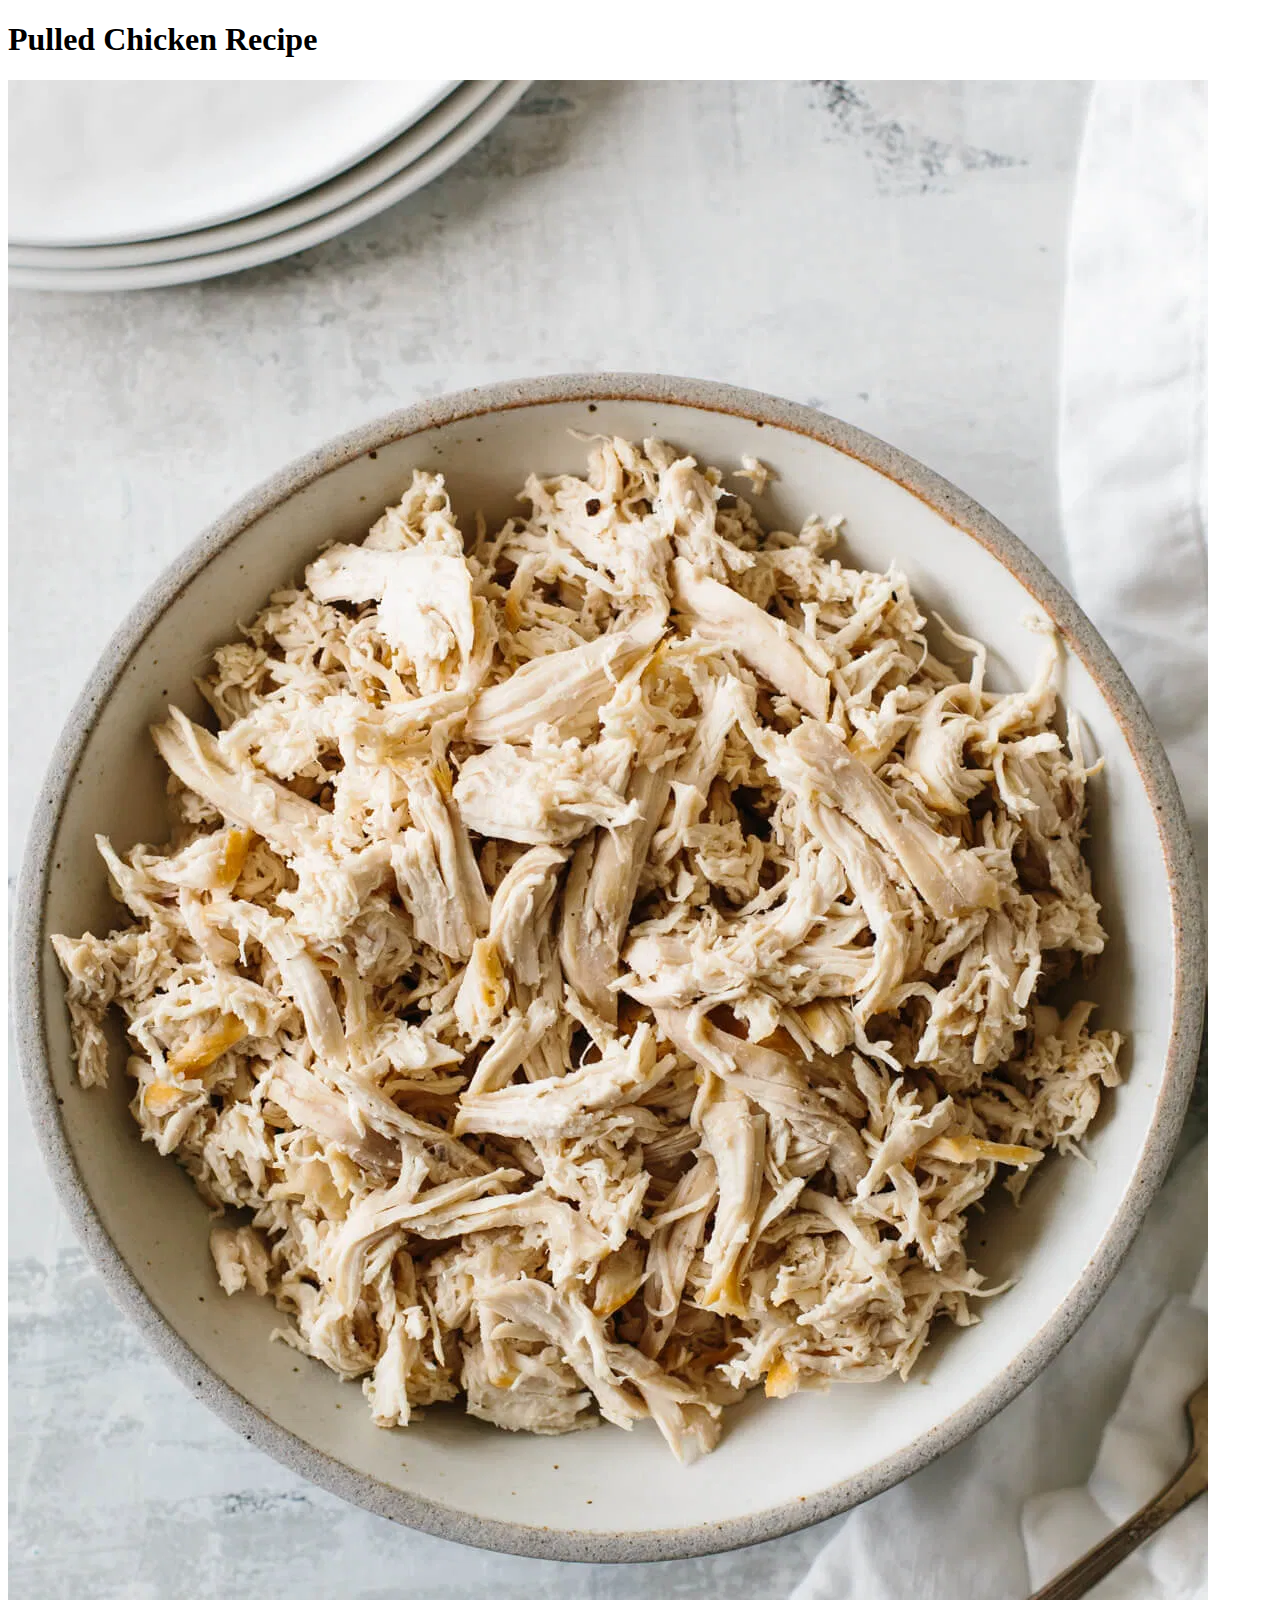
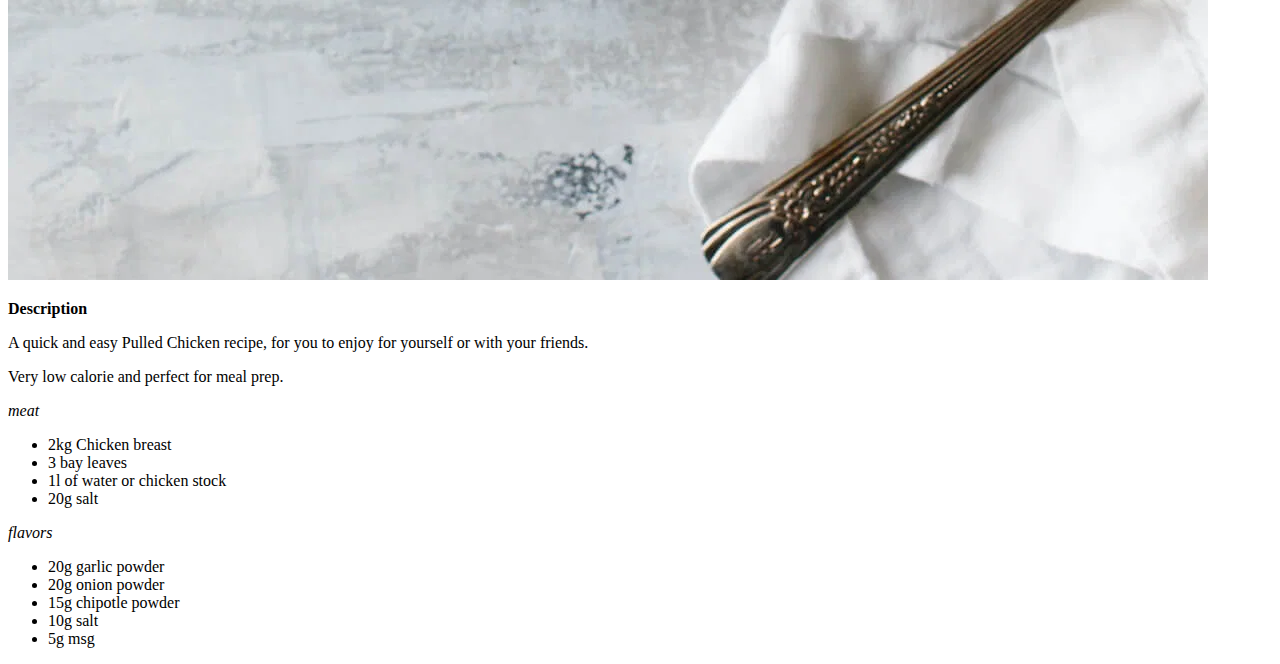
==== recipes/pulledchicken.html @ 13428441 "Add Pulled Chicken image and recipe descriptoin and ingredients" ====
<!DOCTYPE html>
<html lang="en">
    <head>
        <meta http-equiv="Content-Type" content="text/html;charset=UTF-8">
        <title>Pulled Chicken Recipe</title>
    </head>
<body>
    <h1>Pulled Chicken Recipe</h1>
    <p><img src="../img/chick.jpg" alt="Pulled Chicken"></p>
    <p><strong>Description</strong></p>
    <p>A quick and easy Pulled Chicken recipe, for you to enjoy for yourself or with your friends.</p>
    <p>Very low calorie and perfect for meal prep.</p>
        
        <p><em>meat</em></p>
            <ul>
                <li>2kg Chicken breast</li>
                <li>3 bay leaves</li>
                <li>1l of water or chicken stock</li>
                <li>20g salt</li>
            </ul>
        
        <p><em>flavors</em></p>
            <ul>
                <li>20g garlic powder</li>
                <li>20g onion powder</li>
                <li>15g chipotle powder</li>
                <li>10g salt</li>
                <li>5g msg</li>
            </ul>


</body>
</html>
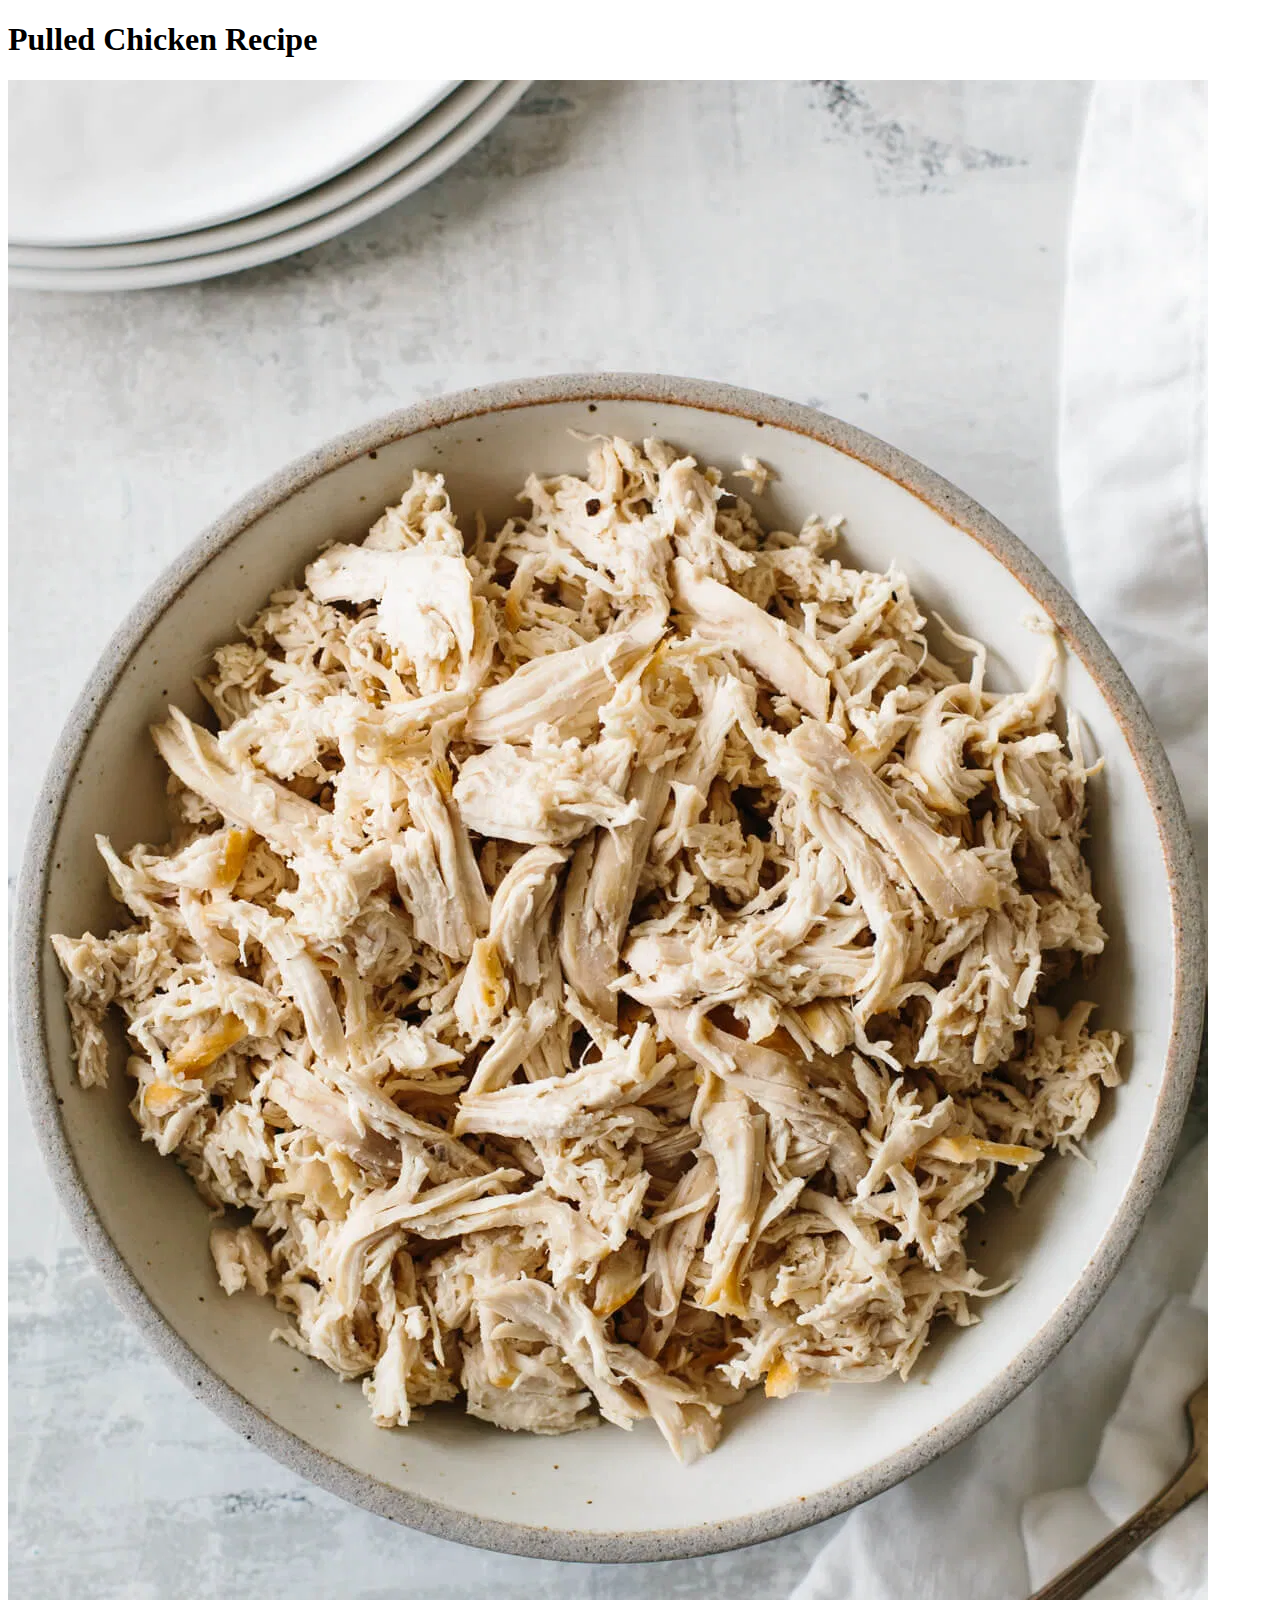
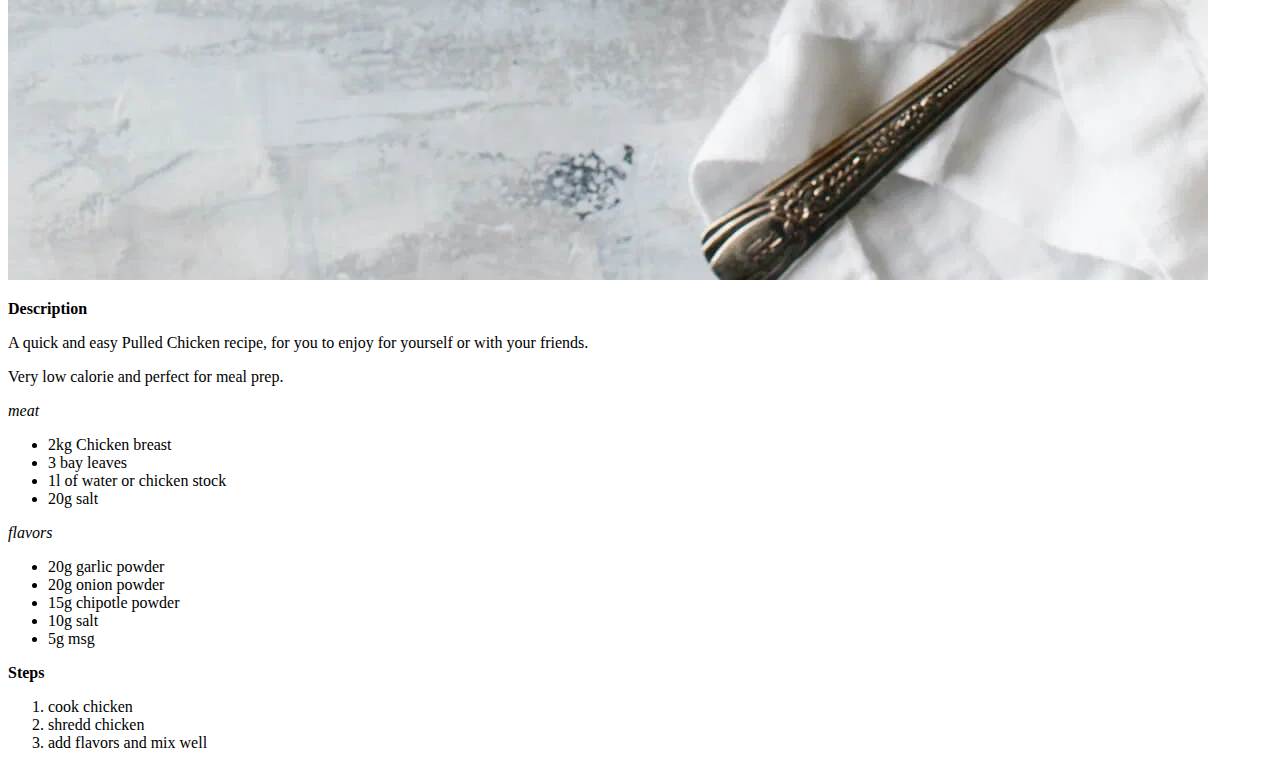
==== commit 0c962eae: "Add steps to cook pulled chicken" ====
--- a/recipes/pulledchicken.html
+++ b/recipes/pulledchicken.html
@@ -28,6 +28,12 @@
                 <li>5g msg</li>
             </ul>
 
+    <strong>Steps</strong>
+            <ol>
+                <li>cook chicken</li>
+                <li>shredd chicken</li>
+                <li>add flavors and mix well</li>
+            </ol>
 
 </body>
 </html>